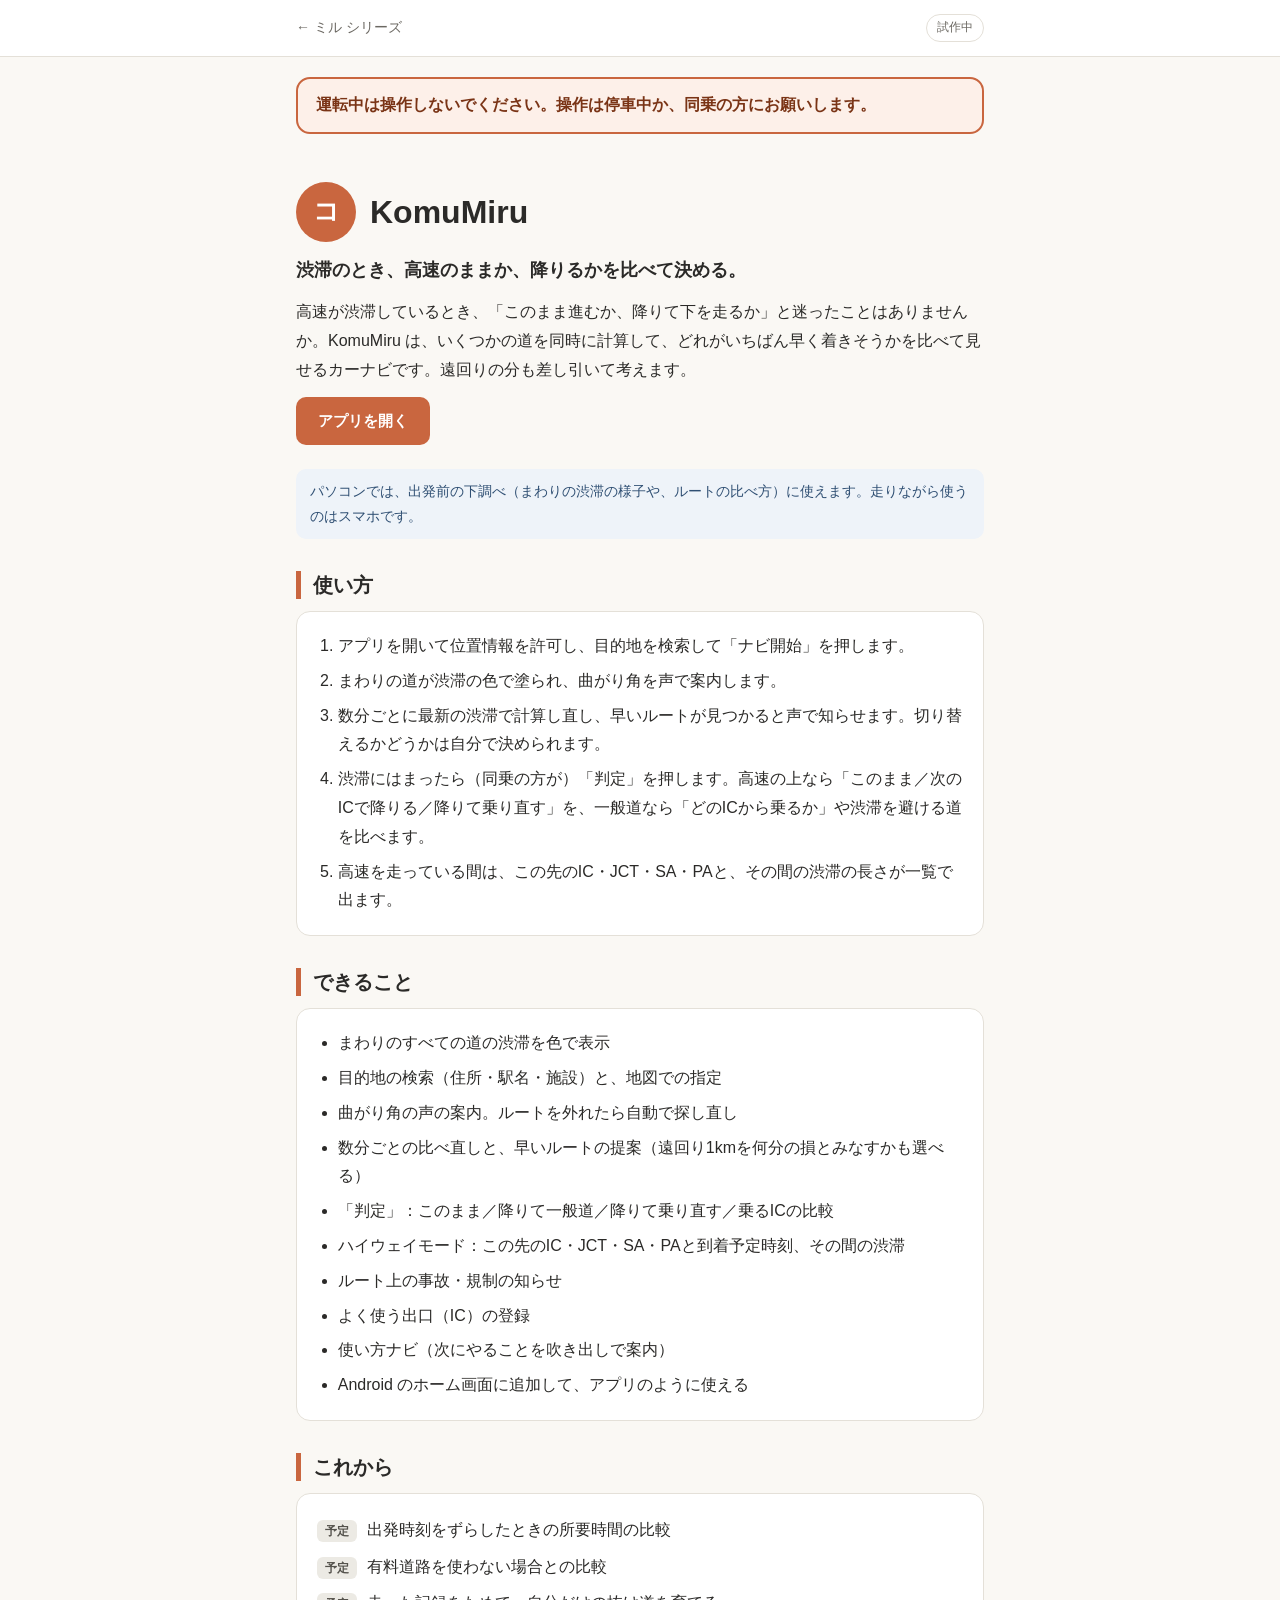
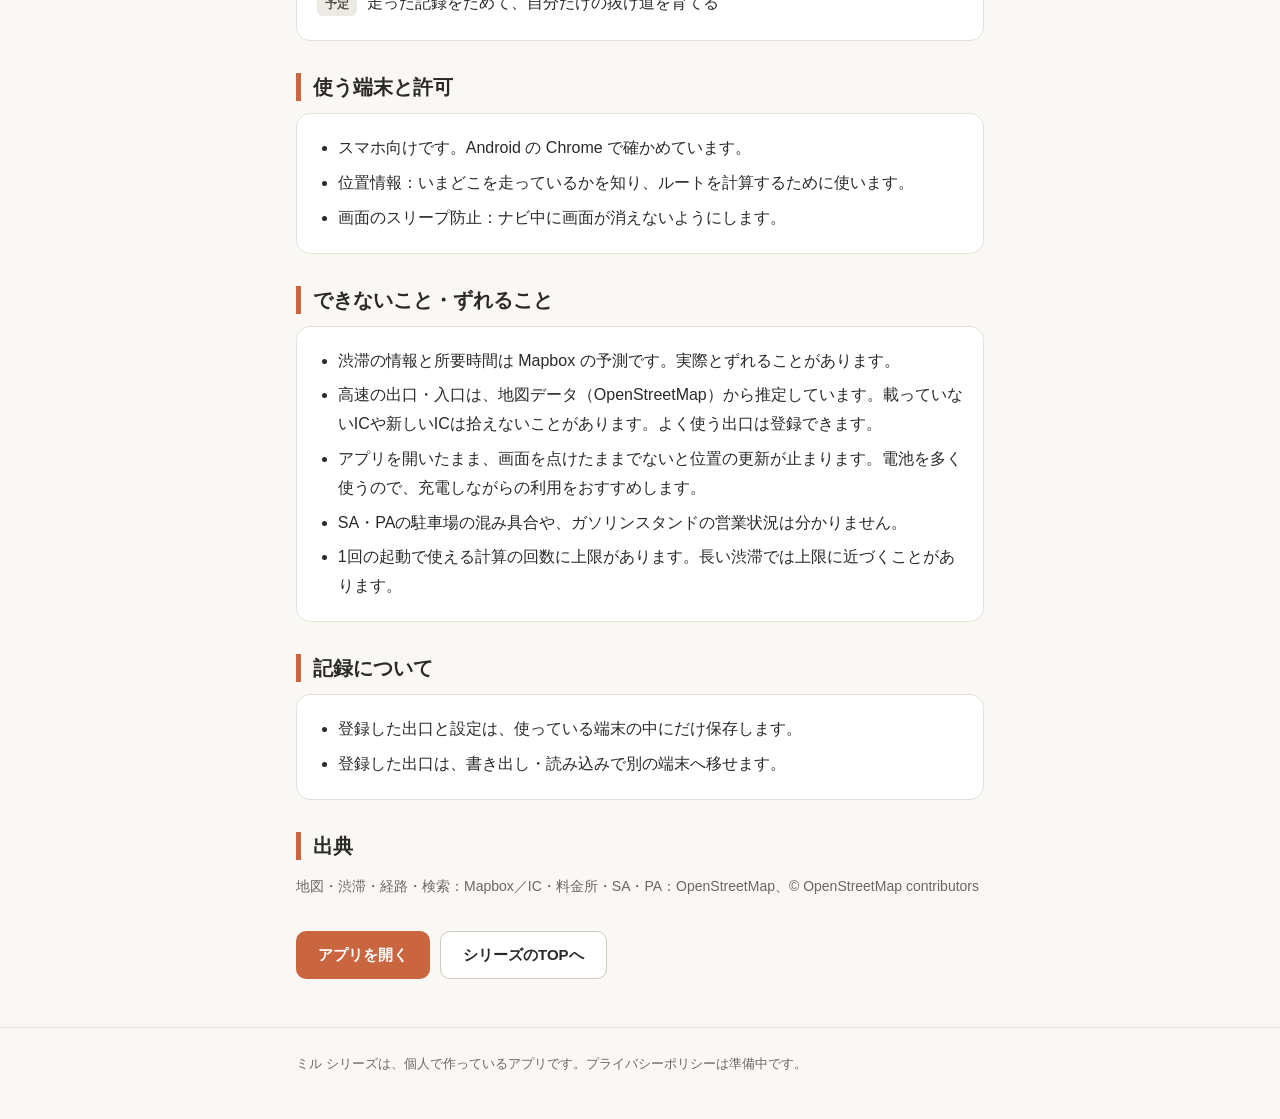
==== guide/komu.html @ d506171f "Create komu.html" ====
<!DOCTYPE html>
<html lang="ja">
<head>
<meta charset="utf-8">
<meta name="viewport" content="width=device-width, initial-scale=1">
<meta name="robots" content="noindex, nofollow">
<title>KomuMiru｜ミル シリーズ</title>
<meta name="description" content="渋滞のとき、高速のままか、降りるかを比べて決める。">
<meta name="theme-color" content="#faf8f4">
<link rel="stylesheet" href="../style.css?v=1">
<script src="../site.js?v=1" defer></script>
</head>
<body class="app-komu">
<header class="site"><div class="wrap narrow">
  <a class="back" href="../">← <span class="series">ミル シリーズ</span></a><span class="badge-trial">試作中</span>
</div></header>

<main class="wrap narrow">
  <p class="warn">運転中は操作しないでください。操作は停車中か、同乗の方にお願いします。</p>

  <div class="hero">
    <div class="app-title"><div class="mark big">コ</div><h1>KomuMiru</h1></div>
    <p class="catch">渋滞のとき、高速のままか、降りるかを比べて決める。</p>
    <p class="lead">高速が渋滞しているとき、「このまま進むか、降りて下を走るか」と迷ったことはありませんか。KomuMiru は、いくつかの道を同時に計算して、どれがいちばん早く着きそうかを比べて見せるカーナビです。遠回りの分も差し引いて考えます。</p>
    <div class="btns"><a class="btn main" href="../navi/">アプリを開く</a></div>
  </div>

  <p class="pc-note">パソコンでは、出発前の下調べ（まわりの渋滞の様子や、ルートの比べ方）に使えます。走りながら使うのはスマホです。</p>

  <section>
    <h2>使い方</h2>
    <div class="box"><ol class="steps">
      <li>アプリを開いて位置情報を許可し、目的地を検索して「ナビ開始」を押します。</li>
      <li>まわりの道が渋滞の色で塗られ、曲がり角を声で案内します。</li>
      <li>数分ごとに最新の渋滞で計算し直し、早いルートが見つかると声で知らせます。切り替えるかどうかは自分で決められます。</li>
      <li>渋滞にはまったら（同乗の方が）「判定」を押します。高速の上なら「このまま／次のICで降りる／降りて乗り直す」を、一般道なら「どのICから乗るか」や渋滞を避ける道を比べます。</li>
      <li>高速を走っている間は、この先のIC・JCT・SA・PAと、その間の渋滞の長さが一覧で出ます。</li>
    </ol></div>
  </section>

  <section>
    <h2>できること</h2>
    <div class="box"><ul class="plain">
      <li>まわりのすべての道の渋滞を色で表示</li>
      <li>目的地の検索（住所・駅名・施設）と、地図での指定</li>
      <li>曲がり角の声の案内。ルートを外れたら自動で探し直し</li>
      <li>数分ごとの比べ直しと、早いルートの提案（遠回り1kmを何分の損とみなすかも選べる）</li>
      <li>「判定」：このまま／降りて一般道／降りて乗り直す／乗るICの比較</li>
      <li>ハイウェイモード：この先のIC・JCT・SA・PAと到着予定時刻、その間の渋滞</li>
      <li>ルート上の事故・規制の知らせ</li>
      <li>よく使う出口（IC）の登録</li>
      <li>使い方ナビ（次にやることを吹き出しで案内）</li>
      <li>Android のホーム画面に追加して、アプリのように使える</li>
    </ul></div>
  </section>

  <section>
    <h2>これから</h2>
    <div class="box"><ul class="tags">
      <li><span class="tag plan">予定</span>出発時刻をずらしたときの所要時間の比較</li>
      <li><span class="tag plan">予定</span>有料道路を使わない場合との比較</li>
      <li><span class="tag plan">予定</span>走った記録をためて、自分だけの抜け道を育てる</li>
    </ul></div>
  </section>

  <section>
    <h2>使う端末と許可</h2>
    <div class="box"><ul class="plain">
      <li>スマホ向けです。Android の Chrome で確かめています。</li>
      <li>位置情報：いまどこを走っているかを知り、ルートを計算するために使います。</li>
      <li>画面のスリープ防止：ナビ中に画面が消えないようにします。</li>
    </ul></div>
  </section>

  <section>
    <h2>できないこと・ずれること</h2>
    <div class="box"><ul class="plain">
      <li>渋滞の情報と所要時間は Mapbox の予測です。実際とずれることがあります。</li>
      <li>高速の出口・入口は、地図データ（OpenStreetMap）から推定しています。載っていないICや新しいICは拾えないことがあります。よく使う出口は登録できます。</li>
      <li>アプリを開いたまま、画面を点けたままでないと位置の更新が止まります。電池を多く使うので、充電しながらの利用をおすすめします。</li>
      <li>SA・PAの駐車場の混み具合や、ガソリンスタンドの営業状況は分かりません。</li>
      <li>1回の起動で使える計算の回数に上限があります。長い渋滞では上限に近づくことがあります。</li>
    </ul></div>
  </section>

  <section>
    <h2>記録について</h2>
    <div class="box"><ul class="plain">
      <li>登録した出口と設定は、使っている端末の中にだけ保存します。</li>
      <li>登録した出口は、書き出し・読み込みで別の端末へ移せます。</li>
    </ul></div>
  </section>

  <section>
    <h2>出典</h2>
    <p class="note">地図・渋滞・経路・検索：Mapbox／IC・料金所・SA・PA：OpenStreetMap、© OpenStreetMap contributors</p>
  </section>

  <div class="btns"><a class="btn main" href="../navi/">アプリを開く</a><a class="btn sub" href="../">シリーズのTOPへ</a></div>
</main>

<footer class="site"><div class="wrap narrow">
  <p><span class="series">ミル シリーズ</span>は、個人で作っているアプリです。プライバシーポリシーは準備中です。</p>
</div></footer>
</body>
</html>
---- style.css ----
/* ミル シリーズ 共通の見た目（v1） */
:root{
  --bg:#faf8f4; --card:#fff; --text:#2b2a28; --sub:#6b6862; --line:#e4e0d8;
  --ten:#4a7fb5; --yama:#5a8a5e; --michi:#a87b4f; --komu:#c9663f;
  --app:#8a847a;
}
.app-ten{--app:var(--ten)} .app-yama{--app:var(--yama)} .app-michi{--app:var(--michi)} .app-komu{--app:var(--komu)}
*{box-sizing:border-box}
html{-webkit-text-size-adjust:100%}
body{margin:0;background:var(--bg);color:var(--text);font-size:16px;line-height:1.8;
  font-family:"Hiragino Sans","Hiragino Kaku Gothic ProN","Noto Sans JP","Yu Gothic UI","Meiryo",sans-serif}
a{color:var(--app)}
.wrap{max-width:960px;margin:0 auto;padding:0 16px}
.narrow{max-width:720px}

/* 上の帯 */
header.site{background:var(--card);border-bottom:1px solid var(--line)}
header.site .wrap{display:flex;align-items:center;justify-content:space-between;gap:12px;min-height:56px}
.brand{font-weight:700;color:var(--text);text-decoration:none}
.back{font-size:14px;color:var(--sub);text-decoration:none}
.badge-trial{font-size:12px;color:var(--sub);border:1px solid var(--line);border-radius:999px;padding:2px 10px;white-space:nowrap}

/* はじめの見出し */
.hero{padding:36px 0 8px}
.hero h1{font-size:26px;line-height:1.45;margin:0 0 14px}
.lead{margin:0 0 12px}
.catch{font-weight:700;font-size:18px;margin:4px 0 12px}
.app-title{display:flex;align-items:center;gap:14px;margin-bottom:12px}
.app-title h1{margin:0}

/* カード */
.cards{display:grid;grid-template-columns:1fr;gap:16px;margin:24px 0}
.card{background:var(--card);border:1px solid var(--line);border-top:5px solid var(--app);border-radius:14px;padding:18px 20px;display:flex;flex-direction:column}
.card-head{display:flex;align-items:center;gap:12px}
.card p.say{margin:12px 0 16px;flex:1}
.mark{width:48px;height:48px;border-radius:50%;background:var(--app);color:#fff;display:flex;align-items:center;justify-content:center;font-size:20px;font-weight:700;flex:none}
.mark.big{width:60px;height:60px;font-size:26px}
.name{font-weight:700;font-size:19px;margin:0;line-height:1.3}
.meta{font-size:13px;color:var(--sub);margin:0}

/* ボタン（指で押しやすい高さ） */
.btns{display:flex;gap:10px;flex-wrap:wrap}
.btn{display:inline-flex;align-items:center;justify-content:center;min-height:48px;padding:0 22px;border-radius:10px;text-decoration:none;font-weight:700;font-size:15px}
.btn.main{background:var(--app);color:#fff}
.btn.sub{background:#fff;border:1px solid #cfcac0;color:var(--text)}
.btn:hover{filter:brightness(1.06)}

/* 本文のまとまり */
section{margin:32px 0}
h2{font-size:20px;line-height:1.4;margin:0 0 12px;padding-left:12px;border-left:5px solid var(--app)}
.box{background:var(--card);border:1px solid var(--line);border-radius:14px;padding:14px 20px}
ul.plain,ol.steps{margin:0;padding-left:1.3em}
ul.plain li,ol.steps li{margin:6px 0}
ul.tags{list-style:none;margin:0;padding:0}
ul.tags li{display:flex;gap:10px;align-items:flex-start;margin:8px 0}
.tag{flex:none;font-size:12px;font-weight:700;border-radius:6px;padding:1px 8px;margin-top:4px;line-height:1.7}
.tag.ok{background:#e3efe4;color:#2f5a33}
.tag.wip{background:#fbebd9;color:#7a4a12}
.tag.plan{background:#eceae4;color:#55534d}
.note{font-size:14px;color:var(--sub)}
.warn{background:#fdf0e9;border:2px solid var(--komu);border-radius:14px;padding:12px 18px;font-weight:700;color:#7a3416;margin:20px 0 0}

/* パソコンで見ている人にだけ出す一言（マウスで操作する端末） */
.pc-note{display:none;background:#eef3f9;border-radius:10px;padding:10px 14px;font-size:14px;color:#2f4f73;margin:16px 0}
@media (hover:hover) and (pointer:fine){.pc-note{display:block}}

/* 下の帯 */
footer.site{border-top:1px solid var(--line);margin-top:48px;padding:20px 0 40px;font-size:13px;color:var(--sub)}
footer.site p{margin:4px 0}

/* 画面が広いとき（パソコン・タブレット） */
@media (min-width:720px){
  .cards{grid-template-columns:1fr 1fr}
  .hero{padding-top:48px}
  .hero h1{font-size:32px}
}
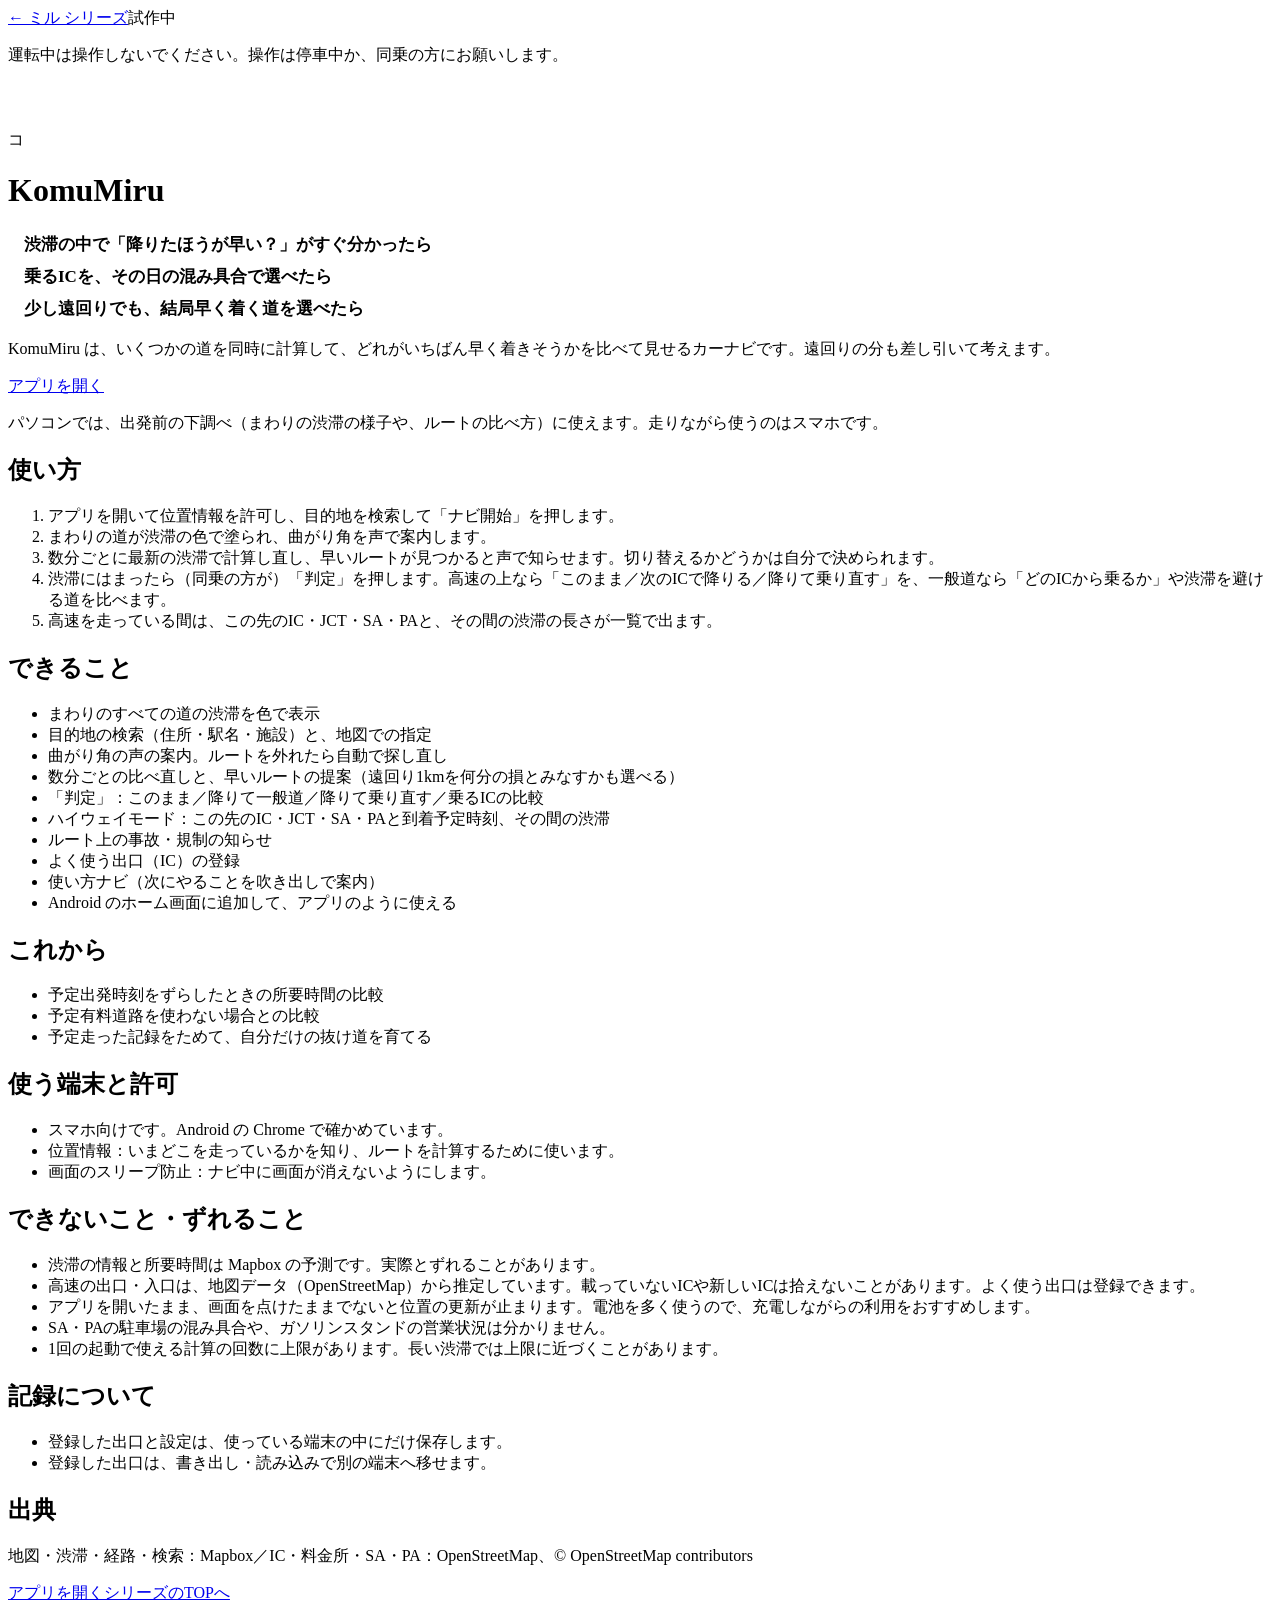
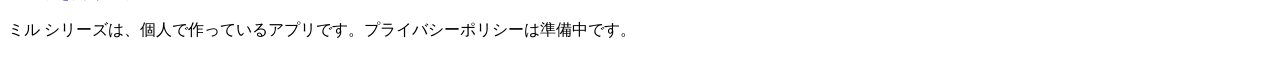
==== commit 2bbc6b0f: "Update komu.html" ====
--- a/guide/komu.html
+++ b/guide/komu.html
@@ -7,7 +7,7 @@
 <title>KomuMiru｜ミル シリーズ</title>
 <meta name="description" content="渋滞のとき、高速のままか、降りるかを比べて決める。">
 <meta name="theme-color" content="#faf8f4">
-<link rel="stylesheet" href="../style.css?v=1">
+<link rel="stylesheet" href="../style.css?v=2">
 <script src="../site.js?v=1" defer></script>
 </head>
 <body class="app-komu">
@@ -20,8 +20,12 @@
 
   <div class="hero">
     <div class="app-title"><div class="mark big">コ</div><h1>KomuMiru</h1></div>
-    <p class="catch">渋滞のとき、高速のままか、降りるかを比べて決める。</p>
-    <p class="lead">高速が渋滞しているとき、「このまま進むか、降りて下を走るか」と迷ったことはありませんか。KomuMiru は、いくつかの道を同時に計算して、どれがいちばん早く着きそうかを比べて見せるカーナビです。遠回りの分も差し引いて考えます。</p>
+    <ul class="scenes">
+      <li>渋滞の中で「降りたほうが早い？」がすぐ分かったら</li>
+      <li>乗るICを、その日の混み具合で選べたら</li>
+      <li>少し遠回りでも、結局早く着く道を選べたら</li>
+    </ul>
+    <p class="lead">KomuMiru は、いくつかの道を同時に計算して、どれがいちばん早く着きそうかを比べて見せるカーナビです。遠回りの分も差し引いて考えます。</p>
     <div class="btns"><a class="btn main" href="../navi/">アプリを開く</a></div>
   </div>
 
--- a/style.css
+++ b/style.css
@@ -1,76 +1,18 @@
-/* ミル シリーズ 共通の見た目（v1） */
-:root{
-  --bg:#faf8f4; --card:#fff; --text:#2b2a28; --sub:#6b6862; --line:#e4e0d8;
-  --ten:#4a7fb5; --yama:#5a8a5e; --michi:#a87b4f; --komu:#c9663f;
-  --app:#8a847a;
-}
-.app-ten{--app:var(--ten)} .app-yama{--app:var(--yama)} .app-michi{--app:var(--michi)} .app-komu{--app:var(--komu)}
-*{box-sizing:border-box}
-html{-webkit-text-size-adjust:100%}
-body{margin:0;background:var(--bg);color:var(--text);font-size:16px;line-height:1.8;
-  font-family:"Hiragino Sans","Hiragino Kaku Gothic ProN","Noto Sans JP","Yu Gothic UI","Meiryo",sans-serif}
-a{color:var(--app)}
-.wrap{max-width:960px;margin:0 auto;padding:0 16px}
-.narrow{max-width:720px}
+/* 「〜たら」の場面 */
+ul.scenes{list-style:none;margin:12px 0 16px;padding:0;flex:1}
+ul.scenes li{position:relative;padding-left:16px;margin:4px 0;line-height:1.65}
+ul.scenes li::before{content:"";position:absolute;left:2px;top:.62em;width:6px;height:6px;border-radius:50%;background:var(--app)}
+.hero ul.scenes li{font-weight:700;font-size:17px}
 
-/* 上の帯 */
-header.site{background:var(--card);border-bottom:1px solid var(--line)}
-header.site .wrap{display:flex;align-items:center;justify-content:space-between;gap:12px;min-height:56px}
-.brand{font-weight:700;color:var(--text);text-decoration:none}
-.back{font-size:14px;color:var(--sub);text-decoration:none}
-.badge-trial{font-size:12px;color:var(--sub);border:1px solid var(--line);border-radius:999px;padding:2px 10px;white-space:nowrap}
-
-/* はじめの見出し */
-.hero{padding:36px 0 8px}
-.hero h1{font-size:26px;line-height:1.45;margin:0 0 14px}
-.lead{margin:0 0 12px}
-.catch{font-weight:700;font-size:18px;margin:4px 0 12px}
-.app-title{display:flex;align-items:center;gap:14px;margin-bottom:12px}
-.app-title h1{margin:0}
-
-/* カード */
-.cards{display:grid;grid-template-columns:1fr;gap:16px;margin:24px 0}
-.card{background:var(--card);border:1px solid var(--line);border-top:5px solid var(--app);border-radius:14px;padding:18px 20px;display:flex;flex-direction:column}
-.card-head{display:flex;align-items:center;gap:12px}
-.card p.say{margin:12px 0 16px;flex:1}
-.mark{width:48px;height:48px;border-radius:50%;background:var(--app);color:#fff;display:flex;align-items:center;justify-content:center;font-size:20px;font-weight:700;flex:none}
-.mark.big{width:60px;height:60px;font-size:26px}
-.name{font-weight:700;font-size:19px;margin:0;line-height:1.3}
-.meta{font-size:13px;color:var(--sub);margin:0}
-
-/* ボタン（指で押しやすい高さ） */
-.btns{display:flex;gap:10px;flex-wrap:wrap}
-.btn{display:inline-flex;align-items:center;justify-content:center;min-height:48px;padding:0 22px;border-radius:10px;text-decoration:none;font-weight:700;font-size:15px}
-.btn.main{background:var(--app);color:#fff}
-.btn.sub{background:#fff;border:1px solid #cfcac0;color:var(--text)}
-.btn:hover{filter:brightness(1.06)}
-
-/* 本文のまとまり */
-section{margin:32px 0}
-h2{font-size:20px;line-height:1.4;margin:0 0 12px;padding-left:12px;border-left:5px solid var(--app)}
-.box{background:var(--card);border:1px solid var(--line);border-radius:14px;padding:14px 20px}
-ul.plain,ol.steps{margin:0;padding-left:1.3em}
-ul.plain li,ol.steps li{margin:6px 0}
-ul.tags{list-style:none;margin:0;padding:0}
-ul.tags li{display:flex;gap:10px;align-items:flex-start;margin:8px 0}
-.tag{flex:none;font-size:12px;font-weight:700;border-radius:6px;padding:1px 8px;margin-top:4px;line-height:1.7}
-.tag.ok{background:#e3efe4;color:#2f5a33}
-.tag.wip{background:#fbebd9;color:#7a4a12}
-.tag.plan{background:#eceae4;color:#55534d}
-.note{font-size:14px;color:var(--sub)}
-.warn{background:#fdf0e9;border:2px solid var(--komu);border-radius:14px;padding:12px 18px;font-weight:700;color:#7a3416;margin:20px 0 0}
-
-/* パソコンで見ている人にだけ出す一言（マウスで操作する端末） */
-.pc-note{display:none;background:#eef3f9;border-radius:10px;padding:10px 14px;font-size:14px;color:#2f4f73;margin:16px 0}
-@media (hover:hover) and (pointer:fine){.pc-note{display:block}}
-
-/* 下の帯 */
-footer.site{border-top:1px solid var(--line);margin-top:48px;padding:20px 0 40px;font-size:13px;color:var(--sub)}
-footer.site p{margin:4px 0}
+/* TOPの冒頭の4行 */
+.eyebrow{font-size:14px;color:var(--sub);letter-spacing:.15em;margin:0 0 10px}
+ul.hero-lines{list-style:none;margin:0 0 18px;padding:0}
+ul.hero-lines li{font-size:21px;font-weight:700;line-height:1.6;color:var(--app);margin:2px 0}
 
 /* 画面が広いとき（パソコン・タブレット） */
 @media (min-width:720px){
   .cards{grid-template-columns:1fr 1fr}
   .hero{padding-top:48px}
   .hero h1{font-size:32px}
+  ul.hero-lines li{font-size:26px}
 }
